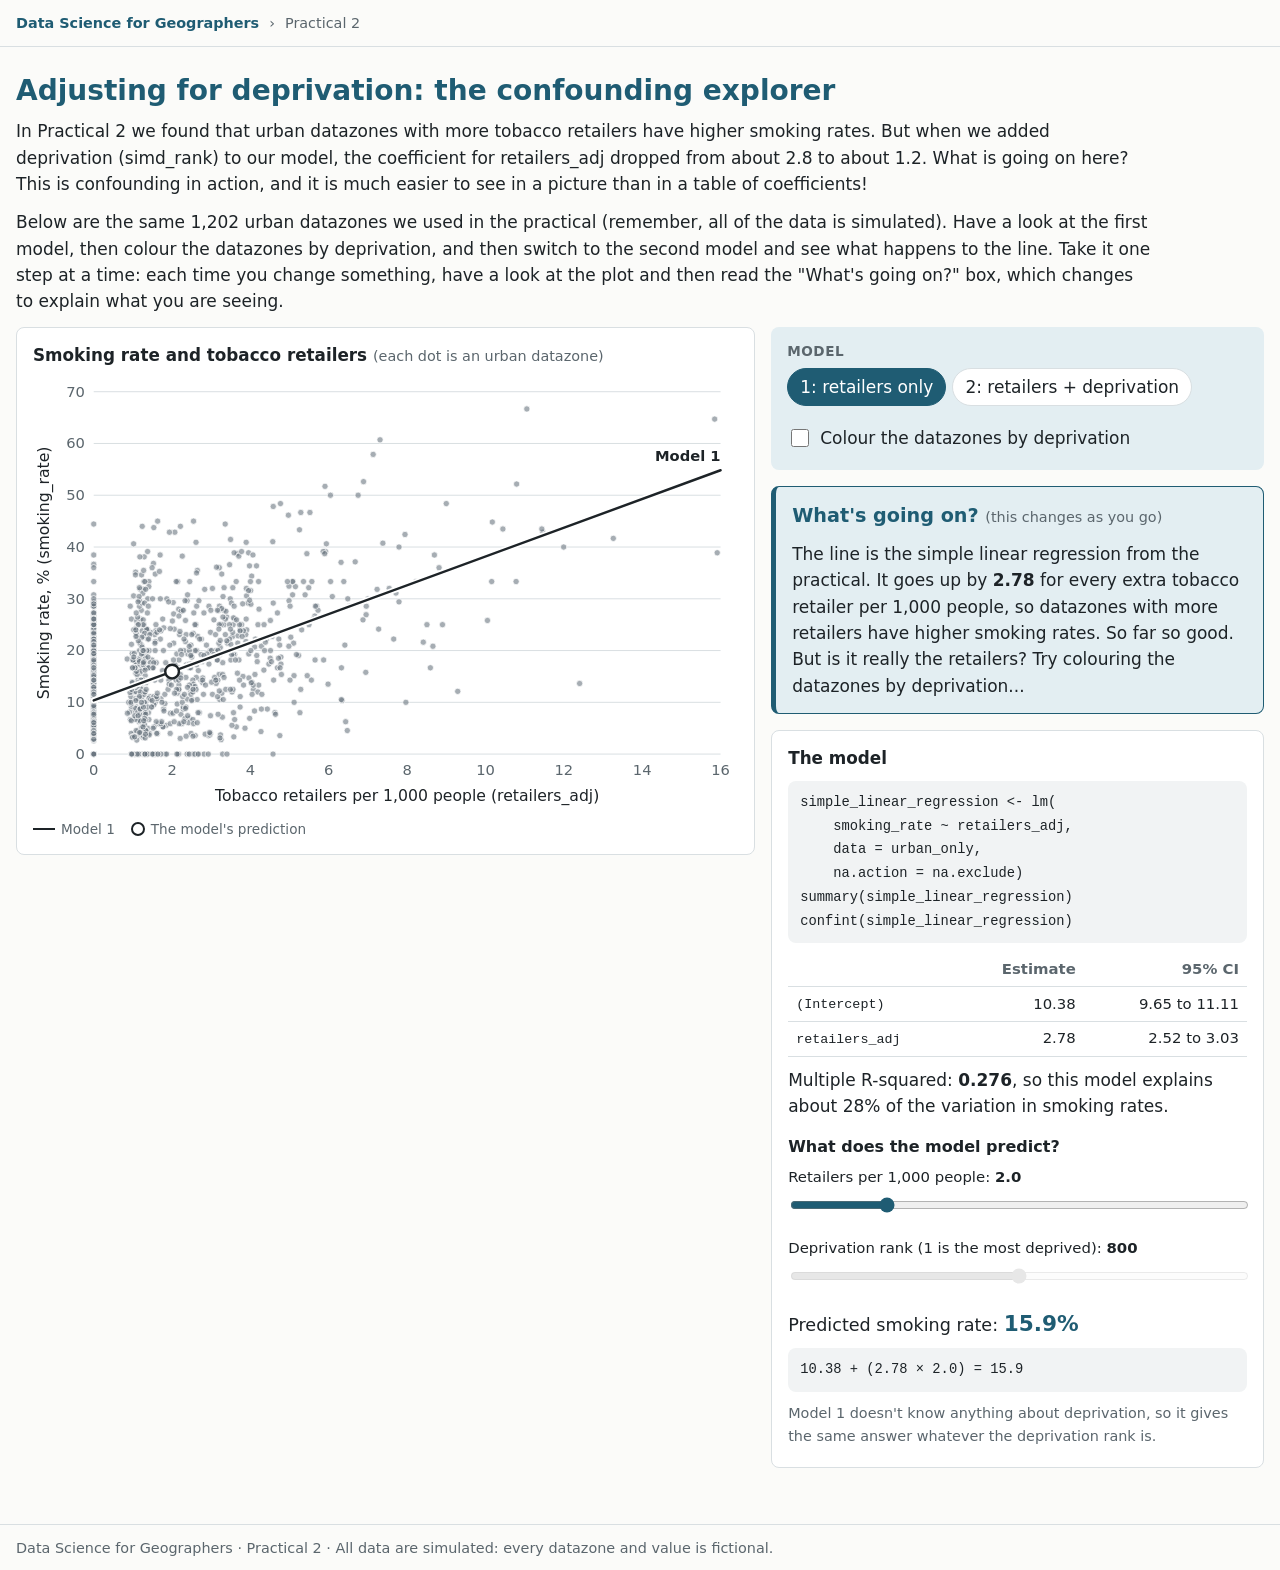
==== confounding/index.html @ 2e74d2ce "Add the Practical 2 confounding and outlier explorers Two new pages for Practical 2, both using the " ====
<!doctype html>
<html lang="en">
<head>
<meta charset="utf-8">
<meta name="viewport" content="width=device-width, initial-scale=1">
<title>Confounding explorer</title>
<meta name="description" content="Data Science for Geographers, Practical 2: see what adjusting for deprivation does to the association between tobacco retailers and smoking rates.">
<link rel="icon" href="data:image/svg+xml,%3Csvg xmlns=%22http://www.w3.org/2000/svg%22 viewBox=%220 0 32 32%22%3E%3Crect width=%2232%22 height=%2232%22 rx=%226%22 fill=%22%231f5c73%22/%3E%3Cpath d=%22M7 11h18M7 16h18M7 21h18M16 7v18%22 stroke=%22white%22 stroke-width=%222.2%22/%3E%3C/svg%3E">
<link rel="stylesheet" href="../shared/style.css">
<link rel="stylesheet" href="style.css">
</head>
<body>
<header class="site">
  <a class="home" href="../">Data Science for Geographers</a>
  <span class="crumb">Practical 2</span>
</header>

<main>
  <h1>Adjusting for deprivation: the confounding explorer</h1>
  <p id="intro"></p>
  <p>Below are the same 1,202 urban datazones we used in the practical (remember, all of the data is simulated). Have a look at the first model, then colour the datazones by deprivation, and then switch to the second model and see what happens to the line. Take it one step at a time: each time you change something, have a look at the plot and then read the "What's going on?" box, which changes to explain what you are seeing.</p>

  <section class="results">
    <div class="panel">
      <h2>Smoking rate and tobacco retailers <span class="sub">(each dot is an urban datazone)</span></h2>
      <div class="chart-wrap">
        <svg id="chart" class="chart" viewBox="0 0 720 440" role="img" aria-labelledby="chart-desc"></svg>
        <div id="tip" class="tip" hidden></div>
      </div>
      <p id="chart-desc" class="visually-hidden"></p>
      <ul class="legend" id="legend" aria-label="Key"></ul>
    </div>
    <div class="side">
      <section class="controls" aria-label="Choose a model">
        <div class="control">
          <span class="control-label" id="model-label">Model</span>
          <div class="segmented" role="group" aria-labelledby="model-label">
            <button type="button" data-model="simple" aria-pressed="true">1: retailers only</button>
            <button type="button" data-model="adjusted" aria-pressed="false">2: retailers + deprivation</button>
          </div>
        </div>
        <label class="toggle">
          <input type="checkbox" id="colour">
          <span>Colour the datazones by deprivation</span>
        </label>
      </section>
      <section class="panel explain" aria-live="polite">
        <h2>What's going on? <span class="sub">(this changes as you go)</span></h2>
        <p id="explain"></p>
      </section>
      <div class="panel">
      <h2>The model</h2>
      <pre><code id="code"></code></pre>
      <div class="table-wrap"><table id="coef-table"></table></div>
      <p class="fit" id="fit"></p>

      <h3>What does the model predict?</h3>
      <label class="slider">
        <span>Retailers per 1,000 people: <b id="retailers-value"></b></span>
        <input type="range" id="retailers" min="0" max="10" step="0.5" value="2">
      </label>
      <label class="slider">
        <span>Deprivation rank (1 is the most deprived): <b id="rank-value"></b></span>
        <input type="range" id="rank" min="1" max="1600" step="1" value="800">
      </label>
      <p class="prediction" aria-live="polite">Predicted smoking rate: <b id="prediction"></b></p>
      <pre><code id="equation"></code></pre>
      <p class="small" id="prediction-note"></p>
      </div>
    </div>
  </section>
</main>

<footer class="site">
  Data Science for Geographers &middot; Practical 2 &middot; All data are simulated: every datazone and value is fictional.
</footer>
<script type="module" src="app.js"></script>
</body>
</html>
---- shared/style.css ----
/* Shared styles for the Data Science for Geographers apps. */
:root {
  --bg: #fbfbf9;
  --surface: #ffffff;
  --ink: #1d2327;
  --muted: #5b666d;
  --line: #d9dfe2;
  --accent: #1f5c73;
  --accent-soft: #e3eef2;
  --code-bg: #f1f3f4;
  --x: #fdf0cf;       /* retailer with no match */
  --y: #fbe0e3;       /* postcode with no retailer */
  --dup: #e4dcf7;     /* duplicate row */
  --good: #1f7a4d;
  --bad: #b3261e;
  --dot: #6b7780;     /* chart dots */
  --radius: 8px;
  font-family: "Source Sans 3", "Segoe UI", system-ui, -apple-system, sans-serif;
  color-scheme: light;
}
@media (prefers-color-scheme: dark) {
  :root:not([data-theme="light"]) {
    --bg: #15191b;
    --surface: #1d2326;
    --ink: #e8ecee;
    --muted: #9aa6ad;
    --line: #34403f;
    --accent: #7cc3d9;
    --accent-soft: #1f3740;
    --code-bg: #262d31;
    --x: #4a3f1c;
    --y: #4d2a2f;
    --dup: #3a3155;
    --good: #6fd19c;
    --bad: #ff8a80;
    --dot: #8f9ba3;
    color-scheme: dark;
  }
}
:root[data-theme="dark"] {
  --bg: #15191b; --surface: #1d2326; --ink: #e8ecee; --muted: #9aa6ad; --line: #34403f;
  --accent: #7cc3d9; --accent-soft: #1f3740; --code-bg: #262d31; --x: #4a3f1c; --y: #4d2a2f; --dup: #3a3155;
  --good: #6fd19c; --bad: #ff8a80; --dot: #8f9ba3; color-scheme: dark;
}

* { box-sizing: border-box; }
body {
  margin: 0;
  background: var(--bg);
  color: var(--ink);
  font-size: 17px;
  line-height: 1.55;
}
main { max-width: 1320px; margin: 0 auto; padding: 8px 16px 40px; }
h1 { font-size: 1.75rem; line-height: 1.25; margin: 18px 0 10px; color: var(--accent); }
h2 { font-size: 1.05rem; margin: 0 0 10px; }
h3 { font-size: 1rem; margin: 16px 0 6px; }
p { margin: 0 0 12px; max-width: 75ch; }
main > p { max-width: 105ch; } /* the pages are laid out for a laptop screen */
a { color: var(--accent); }
code, pre { font-family: "Source Code Pro", ui-monospace, "SFMono-Regular", Consolas, monospace; font-size: 0.9em; }
pre { background: var(--code-bg); padding: 10px 12px; border-radius: var(--radius); overflow-x: auto; margin: 0 0 10px; }
p code, li code { background: var(--code-bg); padding: 1px 4px; border-radius: 4px; }

header.site, footer.site {
  max-width: 1320px; margin: 0 auto; padding: 12px 16px; color: var(--muted); font-size: 0.9rem;
}
header.site { display: flex; gap: 10px; align-items: baseline; border-bottom: 1px solid var(--line); }
header.site .home { font-weight: 600; text-decoration: none; }
header.site .crumb::before { content: "›"; margin-right: 10px; }
footer.site { border-top: 1px solid var(--line); }

.panel {
  background: var(--surface);
  border: 1px solid var(--line);
  border-radius: var(--radius);
  padding: 14px 16px;
  min-width: 0;
}
.sub { font-weight: 400; color: var(--muted); font-size: 0.9rem; }
.small { font-size: 0.9rem; color: var(--muted); margin-bottom: 6px; }
.note { background: var(--accent-soft); padding: 10px 12px; border-radius: var(--radius); }

button { font: inherit; color: inherit; }
:focus-visible { outline: 3px solid var(--accent); outline-offset: 2px; }
.visually-hidden { position: absolute; width: 1px; height: 1px; margin: -1px; padding: 0; border: 0; overflow: hidden; clip: rect(0 0 0 0); clip-path: inset(50%); white-space: nowrap; }

/* Controls, tables and keys used by every app. */
.controls {
  display: flex; flex-wrap: wrap; gap: 14px 28px; align-items: flex-end;
  margin: 18px 0; padding: 14px 16px; background: var(--accent-soft); border-radius: var(--radius);
}
.control { display: flex; flex-direction: column; gap: 6px; }
.control-label { font-size: 0.85rem; font-weight: 600; color: var(--muted); text-transform: uppercase; letter-spacing: 0.04em; }
.segmented { display: flex; flex-wrap: wrap; gap: 6px; }
.segmented button {
  border: 1px solid var(--line); background: var(--surface); border-radius: 999px;
  padding: 5px 12px; cursor: pointer; min-height: 36px;
}
.segmented button[aria-pressed="true"] { background: var(--accent); border-color: var(--accent); color: var(--surface); }
.segmented button[aria-pressed="true"] code { color: inherit; }
.toggle { display: flex; gap: 8px; align-items: center; cursor: pointer; min-height: 36px; }
.toggle input { width: 18px; height: 18px; accent-color: var(--accent); }

.table-wrap { overflow-x: auto; position: relative; }
table { border-collapse: collapse; width: 100%; font-size: 0.93rem; }
th, td { text-align: left; padding: 5px 8px; border-bottom: 1px solid var(--line); white-space: nowrap; }
th { font-weight: 600; color: var(--muted); }
th code { font-size: 0.85rem; }
.legend { list-style: none; padding: 0; margin: 10px 0 0; display: flex; flex-wrap: wrap; gap: 6px 16px; font-size: 0.85rem; color: var(--muted); }
.legend li { display: flex; align-items: center; gap: 6px; }
.swatch { width: 14px; height: 14px; border-radius: 3px; border: 1px solid var(--line); display: inline-block; }
/* The explanation is the main thing to read, so it stands out from the other panels. */
.explain { background: var(--accent-soft); border-color: var(--accent); border-left-width: 5px; }
.explain h2 { color: var(--accent); font-size: 1.2rem; }
.explain.changed { animation: explain-changed 1.2s ease-out; }
@keyframes explain-changed { from { box-shadow: 0 0 0 5px var(--accent); } to { box-shadow: 0 0 0 5px transparent; } }
@media (prefers-reduced-motion: reduce) { .explain.changed { animation: none; } }
.explain p { max-width: 80ch; }
.explain p:last-child { margin-bottom: 0; }
.side { display: grid; gap: 16px; min-width: 0; }
.side .controls { margin: 0; }

/* Charts and the panels beside them. */
.results { display: grid; gap: 16px; grid-template-columns: 1fr; margin-bottom: 16px; align-items: start; }
@media (min-width: 1040px) { .results { grid-template-columns: 3fr 2fr; } }
/* On a phone a chart keeps a readable size and scrolls sideways. */
.chart-wrap { position: relative; overflow-x: auto; }
svg.chart { display: block; width: 100%; min-width: 540px; height: auto; }
svg.chart text { fill: var(--muted); font-size: 15px; }
svg.chart .axis-title { fill: var(--ink); font-size: 16px; }
svg.chart .grid { stroke: var(--line); stroke-width: 1; }
svg.chart .dot { fill: var(--dot); fill-opacity: 0.6; stroke: var(--surface); stroke-width: 0.75; }
svg.chart .fit-line { fill: none; stroke: var(--ink); stroke-width: 2.5; stroke-linecap: round; }
svg.chart .fit-line.ghost { stroke: var(--muted); stroke-width: 2; stroke-dasharray: 6 5; }
svg.chart .halo { fill: none; stroke: var(--surface); stroke-width: 6; stroke-linecap: round; }
svg.chart .line-label { fill: var(--ink); font-size: 15px; font-weight: 600; paint-order: stroke; stroke: var(--surface); stroke-width: 4px; }
svg.chart .hover { fill: none; stroke: var(--ink); stroke-width: 2; }
.swatch.line { width: 22px; height: 0; border: 0; border-top: 2.5px solid var(--ink); border-radius: 0; }
.swatch.ghost { width: 22px; height: 0; border: 0; border-top: 2px dashed var(--muted); border-radius: 0; }
.swatch.round { border-radius: 50%; }
.tip {
  position: absolute; pointer-events: none; background: var(--surface); border: 1px solid var(--line);
  border-radius: 6px; padding: 6px 9px; font-size: 0.85rem; line-height: 1.4; white-space: nowrap;
  box-shadow: 0 2px 8px rgb(0 0 0 / 0.15);
}
td.num, th.num { text-align: right; font-variant-numeric: tabular-nums; }
.fit { margin: 10px 0 0; }
.slider { display: block; margin: 0 0 10px; }
.slider span { display: block; font-size: 0.93rem; }
.slider input { width: 100%; accent-color: var(--accent); min-height: 28px; }
.slider input:disabled { opacity: 0.45; }
.action {
  border: 1px solid var(--accent); background: var(--surface); color: var(--accent); border-radius: 999px;
  padding: 5px 14px; cursor: pointer; min-height: 36px;
}
---- confounding/style.css ----
/* Styles for the confounding explorer only. */
/* The three deprivation groups (checked for colourblind separation in light and dark). */
:root {
  --dep-most: #eb6834;
  --dep-mid: #1baf7a;
  --dep-least: #2a78d6;
}
@media (prefers-color-scheme: dark) {
  :root:not([data-theme="light"]) { --dep-most: #d95926; --dep-mid: #199e70; --dep-least: #3987e5; }
}
:root[data-theme="dark"] { --dep-most: #d95926; --dep-mid: #199e70; --dep-least: #3987e5; }

svg.chart .dot.most, .swatch.most { fill: var(--dep-most); background: var(--dep-most); }
svg.chart .dot.mid, .swatch.mid { fill: var(--dep-mid); background: var(--dep-mid); }
svg.chart .dot.least, .swatch.least { fill: var(--dep-least); background: var(--dep-least); }
svg.chart .fit-line.most { stroke: var(--dep-most); }
svg.chart .fit-line.mid { stroke: var(--dep-mid); }
svg.chart .fit-line.least { stroke: var(--dep-least); }
svg.chart .predicted { fill: var(--surface); stroke: var(--ink); stroke-width: 2.5; }
.swatch.predicted { border-radius: 50%; background: var(--surface); border: 2.5px solid var(--ink); }

.prediction { font-size: 1.1rem; margin: 4px 0 8px; }
.prediction b { font-size: 1.35rem; color: var(--accent); }
@media (max-width: 480px) { #coef-table { font-size: 0.82rem; } #coef-table th, #coef-table td { padding: 5px 3px; } }
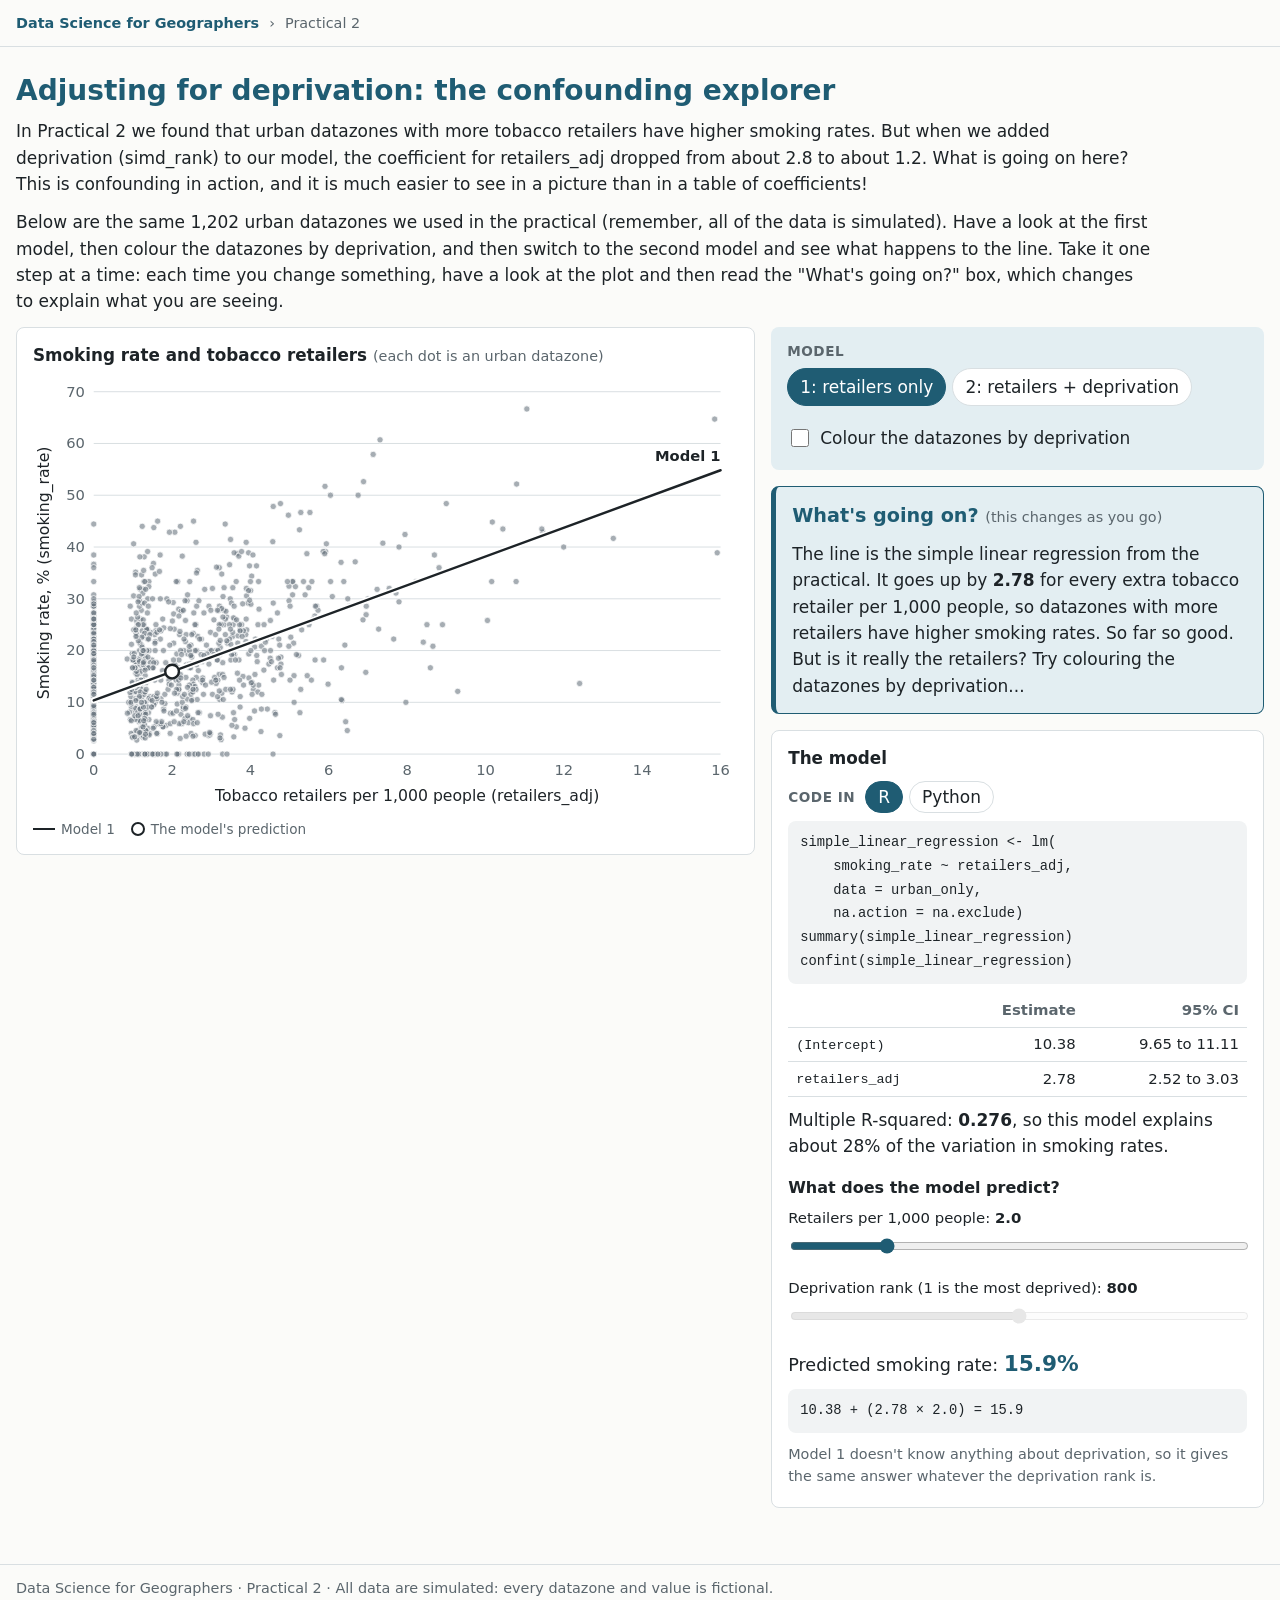
==== commit 86b2de98: "Add Python versions of the code to the Practical 2 apps Co-Authored-By: Claude Opus 5.5 <noreply@ant" ====
--- a/confounding/index.html
+++ b/confounding/index.html
@@ -50,6 +50,13 @@
       </section>
       <div class="panel">
       <h2>The model</h2>
+      <div class="control lang">
+        <span class="control-label" id="lang-label">Code in</span>
+        <div class="segmented" role="group" aria-labelledby="lang-label">
+          <button type="button" data-lang="R" aria-pressed="true">R</button>
+          <button type="button" data-lang="Python" aria-pressed="false">Python</button>
+        </div>
+      </div>
       <pre><code id="code"></code></pre>
       <div class="table-wrap"><table id="coef-table"></table></div>
       <p class="fit" id="fit"></p>
--- a/shared/style.css
+++ b/shared/style.css
@@ -154,3 +154,7 @@
   border: 1px solid var(--accent); background: var(--surface); color: var(--accent); border-radius: 999px;
   padding: 5px 14px; cursor: pointer; min-height: 36px;
 }
+
+/* The R / Python switch sits just above the code it changes. */
+.control.lang { flex-direction: row; align-items: center; gap: 10px; margin-bottom: 8px; }
+.control.lang .segmented button { min-height: 30px; padding: 2px 12px; }
